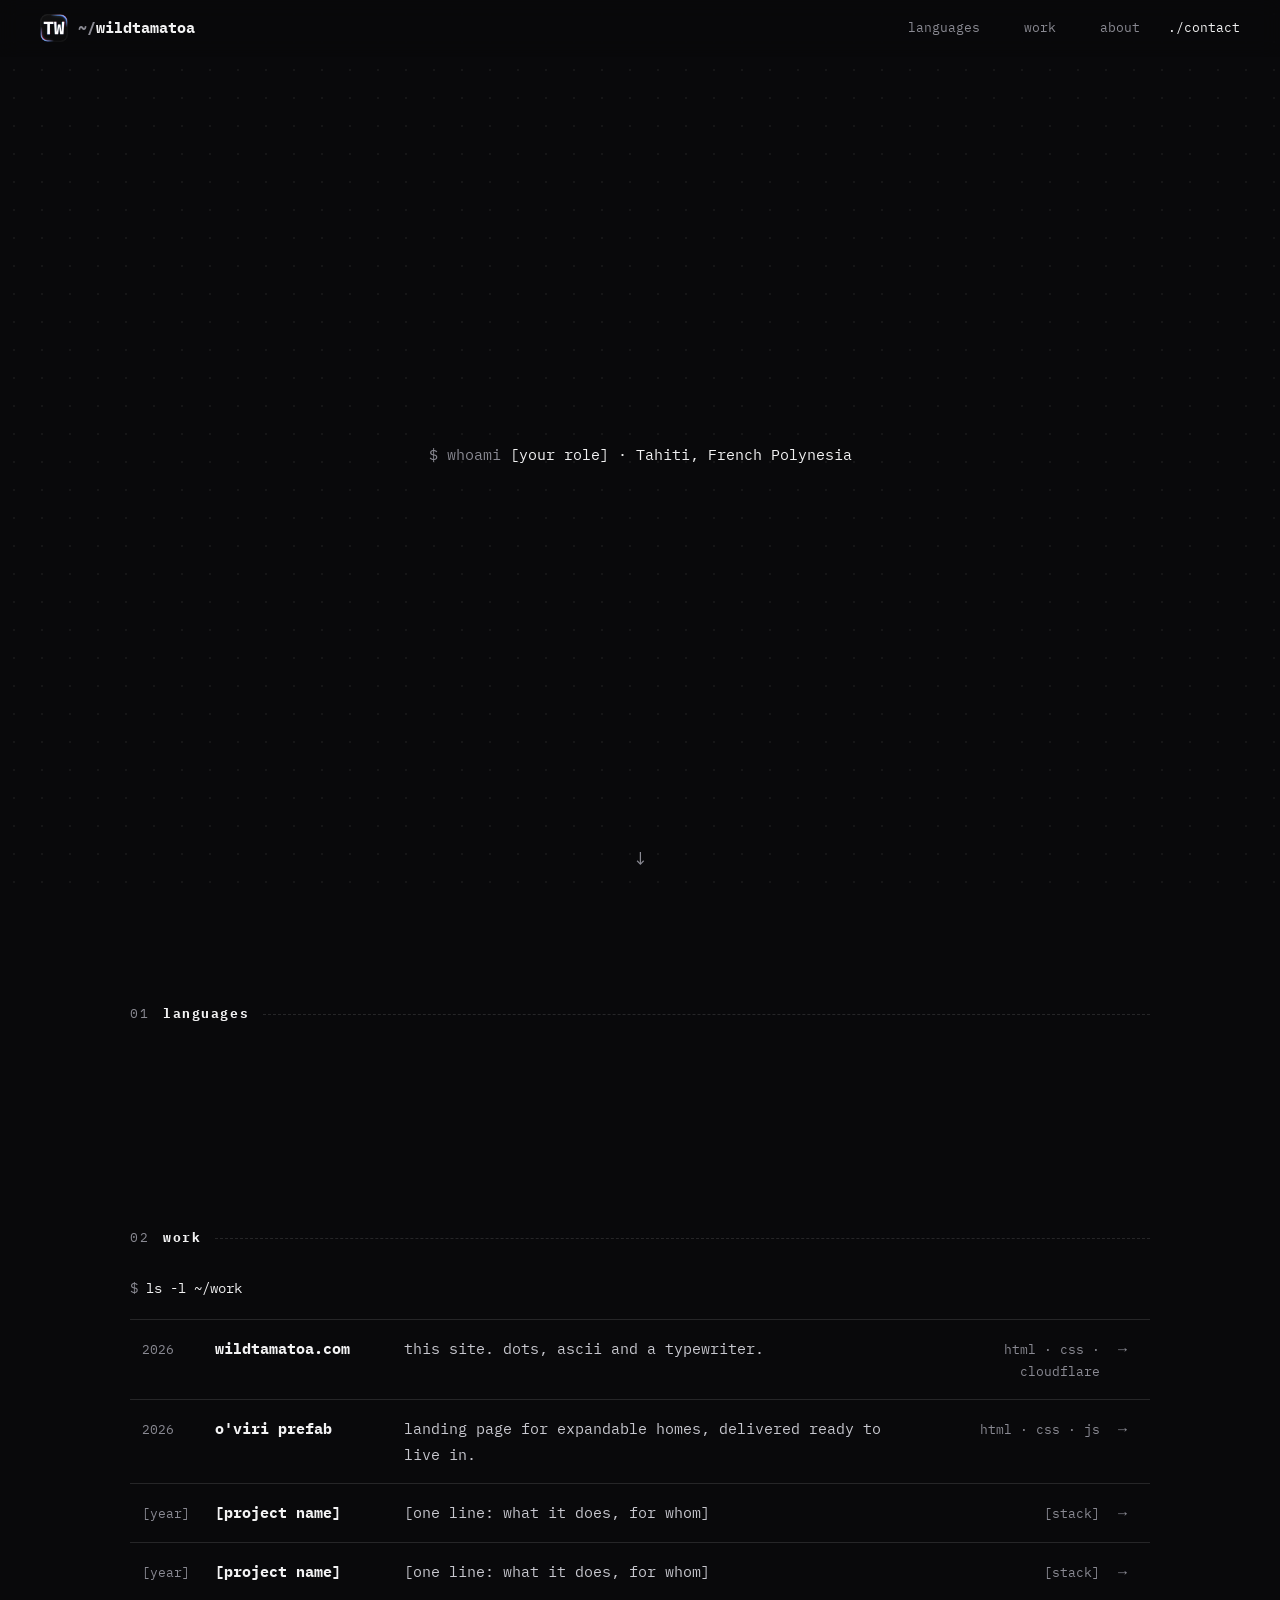
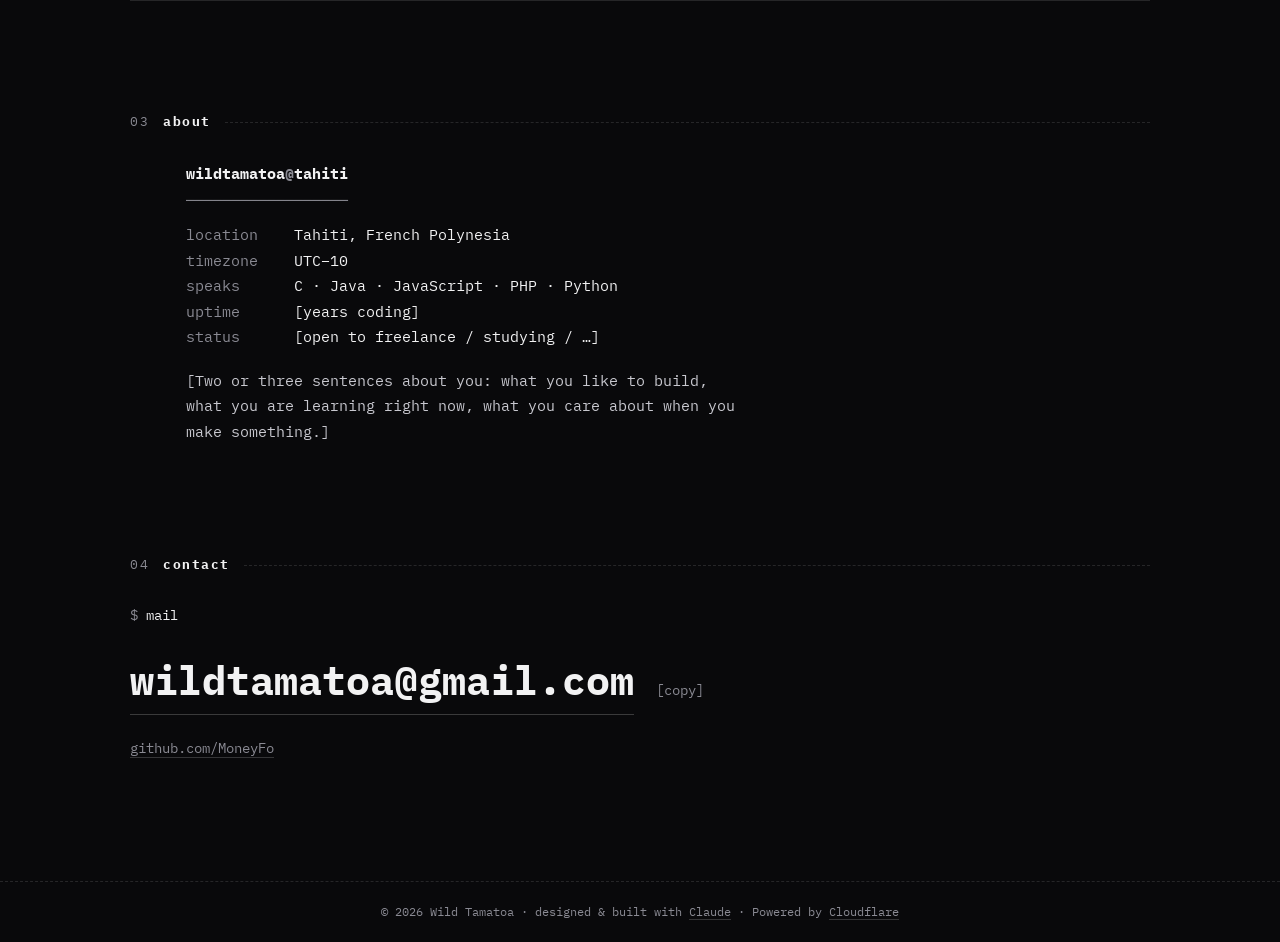
==== proposal.html @ 8dc69a5f "Proposition de page complète sur /proposal (accueil inchangé) En-tête collant, bannière ASCII « wild" ====
<!DOCTYPE html>
<html lang="en">
<head>
  <meta charset="utf-8">
  <meta name="viewport" content="width=device-width, initial-scale=1, viewport-fit=cover">
  <title>Wild Tamatoa — Portfolio (proposal)</title>
  <meta name="theme-color" content="#09090b">
  <meta name="robots" content="noindex">
  <link rel="icon" href="/favicon.svg" type="image/svg+xml">
  <link rel="icon" href="/favicon-32.png" sizes="32x32" type="image/png">
  <link rel="apple-touch-icon" href="/apple-touch-icon.png">
  <script>document.documentElement.classList.add("js")</script>
  <link rel="stylesheet" href="/style.css">
  <link rel="stylesheet" href="/proposal.css">
  <script type="module" src="/script.js"></script>
  <script type="module" src="/proposal.js"></script>
</head>
<body class="proposal">

  <!-- En-tête -->
  <header class="top">
    <a class="brand" href="#top" aria-label="Wild Tamatoa, back to top">
      <img src="/favicon.svg" alt="" width="28" height="28">
      <span><span class="dim">~/</span>wildtamatoa</span>
    </a>
    <nav aria-label="Sections">
      <a href="#languages">languages</a>
      <a href="#work">work</a>
      <a href="#about">about</a>
      <a href="#contact">contact</a>
    </nav>
  </header>

  <main id="top">

    <!-- Accueil : nom en bannière ASCII + machine à écrire -->
    <section class="hero" aria-labelledby="hero-title">
      <h1 id="hero-title" class="sr-only">Wild Tamatoa</h1>
      <ascii-banner class="banner banner-wide" text="wild tamatoa" aria-hidden="true"></ascii-banner>
      <ascii-banner class="banner banner-narrow" text="wild tamatoa" pixel="1" aria-hidden="true"></ascii-banner>
      <p class="whoami"><span class="dim">$ whoami</span> [your role] · Tahiti, French Polynesia</p>
      <ascii-art class="tw" piece="typewriter" options='{"prefix":"i make ","phrases":["small tools.","quiet websites.","things that last.","notes for later."]}' aria-label="i make small tools, quiet websites, things that last, notes for later."></ascii-art>
      <a class="scroll" href="#languages" aria-label="Scroll to languages">↓</a>
    </section>

    <!-- Langages : le nom apparaît au survol -->
    <section id="languages" class="block reveal" aria-labelledby="languages-title">
      <h2 id="languages-title"><span class="num">01</span>languages</h2>
      <ascii-art class="tw" src="/pieces/typewriter.js" options='{"prefix":"","phrases":["language i try to speak."]}' aria-label="language i try to speak."></ascii-art>
      <div class="langs">
        <div class="float" tabindex="0">
          <ascii-art piece="c" options='{"shine":5}' aria-label="Logo C en ASCII animé"></ascii-art>
          <span class="name" aria-hidden="true">C</span>
        </div>
        <div class="float" tabindex="0">
          <ascii-art piece="java" options='{"shine":5}' aria-label="Logo Java en ASCII animé"></ascii-art>
          <span class="name" aria-hidden="true">Java</span>
        </div>
        <div class="float" tabindex="0">
          <ascii-art piece="javascript" options='{"shine":5}' aria-label="Logo JavaScript en ASCII animé"></ascii-art>
          <span class="name" aria-hidden="true">JavaScript</span>
        </div>
        <div class="float" tabindex="0">
          <ascii-art piece="php" options='{"shine":5}' aria-label="Logo PHP en ASCII animé"></ascii-art>
          <span class="name" aria-hidden="true">PHP</span>
        </div>
        <div class="float" tabindex="0">
          <ascii-art piece="python" options='{"shine":5}' aria-label="Logo Python en ASCII animé"></ascii-art>
          <span class="name" aria-hidden="true">Python</span>
        </div>
      </div>
    </section>

    <!-- Travaux : une liste façon « ls -l » -->
    <section id="work" class="block reveal" aria-labelledby="work-title">
      <h2 id="work-title"><span class="num">02</span>work</h2>
      <p class="cmd"><span class="dim">$</span> ls -l ~/work</p>
      <ul class="ls">
        <li>
          <a href="https://github.com/MoneyFo/portfolio">
            <span class="ls-date">2026</span>
            <span class="ls-name">wildtamatoa.com</span>
            <span class="ls-desc">this site. dots, ascii and a typewriter.</span>
            <span class="ls-stack">html · css · cloudflare</span>
            <span class="ls-go" aria-hidden="true">→</span>
          </a>
        </li>
        <li>
          <a href="#">
            <span class="ls-date">2026</span>
            <span class="ls-name">o'viri prefab</span>
            <span class="ls-desc">landing page for expandable homes, delivered ready to live in.</span>
            <span class="ls-stack">html · css · js</span>
            <span class="ls-go" aria-hidden="true">→</span>
          </a>
        </li>
        <li>
          <a href="#">
            <span class="ls-date">[year]</span>
            <span class="ls-name">[project name]</span>
            <span class="ls-desc">[one line: what it does, for whom]</span>
            <span class="ls-stack">[stack]</span>
            <span class="ls-go" aria-hidden="true">→</span>
          </a>
        </li>
        <li>
          <a href="#">
            <span class="ls-date">[year]</span>
            <span class="ls-name">[project name]</span>
            <span class="ls-desc">[one line: what it does, for whom]</span>
            <span class="ls-stack">[stack]</span>
            <span class="ls-go" aria-hidden="true">→</span>
          </a>
        </li>
      </ul>
    </section>

    <!-- À propos : une fiche façon « neofetch » -->
    <section id="about" class="block reveal" aria-labelledby="about-title">
      <h2 id="about-title"><span class="num">03</span>about</h2>
      <div class="fetch">
        <ascii-banner class="fetch-logo" text="TW" aria-hidden="true"></ascii-banner>
        <div class="fetch-info">
          <p class="fetch-user">wildtamatoa<span class="dim">@</span>tahiti</p>
          <p class="fetch-rule" aria-hidden="true">──────────────────</p>
          <dl>
            <div><dt>location</dt><dd>Tahiti, French Polynesia</dd></div>
            <div><dt>timezone</dt><dd>UTC−10</dd></div>
            <div><dt>speaks</dt><dd>C · Java · JavaScript · PHP · Python</dd></div>
            <div><dt>uptime</dt><dd>[years coding]</dd></div>
            <div><dt>status</dt><dd>[open to freelance / studying / …]</dd></div>
          </dl>
          <p class="fetch-bio">[Two or three sentences about you: what you like to build, what you are learning right now, what you care about when you make something.]</p>
        </div>
      </div>
    </section>

    <!-- Contact -->
    <section id="contact" class="block reveal" aria-labelledby="contact-title">
      <h2 id="contact-title"><span class="num">04</span>contact</h2>
      <p class="cmd"><span class="dim">$</span> mail</p>
      <div class="mail">
        <a class="mail-addr" href="mailto:wildtamatoa@gmail.com">wildtamatoa@gmail.com</a>
        <button class="copy" type="button" data-copy="wildtamatoa@gmail.com">[copy]</button>
        <span class="sr-only" aria-live="polite" id="copyStatus"></span>
      </div>
      <p class="links">
        <a href="https://github.com/MoneyFo">github.com/MoneyFo</a>
      </p>
    </section>

  </main>

  <footer>
    © 2026 Wild Tamatoa · designed &amp; built with <a href="https://claude.ai">Claude</a> · Powered by <a href="https://cloudflare.com">Cloudflare</a>
  </footer>

</body>
</html>
---- style.css ----
/* ==========================================================================
   wildtamatoa.com — styles
   ========================================================================== */

/* Police : IBM Plex Mono (fichiers dans /fonts) */
@font-face {
  font-family: "Plex Mono";
  font-weight: 400;
  font-display: swap;
  src: url(/fonts/ibm-plex-mono-400.woff2) format("woff2");
}
@font-face {
  font-family: "Plex Mono";
  font-weight: 700;
  font-display: swap;
  src: url(/fonts/ibm-plex-mono-700.woff2) format("woff2");
}

:root {
  color-scheme: dark;
  --bg: #09090b;
  --fg: #f2f2f3;
  --dim: #8a8a93;
  --f: "Plex Mono", "BlexMono Nerd Font", "IBM Plex Mono", ui-monospace, Menlo, Consolas, monospace;
}

*, *::before, *::after { box-sizing: border-box; }

body {
  margin: 0;
  min-height: 100vh;
  min-height: 100dvh;
  display: flex;
  flex-direction: column;
  font: 400 15px/1.7 var(--f);
  color: var(--fg);
  background: var(--bg);
}

/* Fond pointillé */
body::before {
  content: "";
  position: fixed;
  inset: 0;
  z-index: -1;
  background:
    radial-gradient(rgba(255, 255, 255, .05) 1.2px, transparent 1.2px) 0 0 / 28px 28px,
    var(--bg);
}

/* --------------------------------------------------------------------------
   Contenu : machine à écrire, puis les langages
   -------------------------------------------------------------------------- */

main {
  flex: 1 0 auto;
  width: 100%;
  max-width: 1240px;
  margin: 0 auto;
  padding: 24px;
  display: flex;
  flex-direction: column;
  justify-content: center;
  align-items: center;
  gap: clamp(20px, 4vw, 48px);
}

/* Machine à écrire (copie locale dans /pieces/typewriter.js) */
.tw {
  display: block;
  font: 400 clamp(12px, 2.2vw, 20px) / 1.2 var(--f);
  color: var(--fg);
}
.tw pre { font: inherit; margin: 0; }

/* Logos des langages, qui flottent en décalé */
.langs {
  display: flex;
  flex-wrap: wrap;
  justify-content: center;
  align-items: center;
  gap: clamp(16px, 3vw, 40px);
}
.langs ascii-art {
  display: block;
  width: clamp(120px, 16vw, 200px);
}

.float {
  position: relative;
  outline: none;
  animation: float 6s ease-in-out infinite;
}
.float:nth-child(2) { animation-delay: -1.2s; }
.float:nth-child(3) { animation-delay: -2.4s; }
.float:nth-child(4) { animation-delay: -3.6s; }
.float:nth-child(5) { animation-delay: -4.8s; }

@keyframes float {
  0%, 100% { transform: translateY(0); }
  50%      { transform: translateY(-8px); }
}

/* Nom du langage sous le logo, au survol (ou au focus clavier) */
.name {
  position: absolute;
  left: 50%;
  top: 100%;
  margin-top: 10px;
  transform: translate(-50%, 2px);
  font-size: 14px;
  color: var(--fg);
  white-space: nowrap;
  opacity: 0;
  pointer-events: none;
  transition: opacity .2s, transform .2s;
}
.float:hover .name,
.float:focus-visible .name {
  opacity: 1;
  transform: translate(-50%, 8px);
}
.float:focus-visible {
  outline: 1px solid rgba(255, 255, 255, .25);
  outline-offset: 8px;
  border-radius: 8px;
}

/* --------------------------------------------------------------------------
   Pied de page
   -------------------------------------------------------------------------- */

footer {
  padding: 20px 24px calc(20px + env(safe-area-inset-bottom, 0px));
  text-align: center;
  font-size: 12px;
  color: var(--dim);
}
footer a {
  color: inherit;
  text-decoration: none;
  border-bottom: 1px solid rgba(255, 255, 255, .18);
}
footer a:hover {
  color: var(--fg);
  border-color: rgba(255, 255, 255, .5);
}

@media (prefers-reduced-motion: reduce) {
  .float { animation: none; }
}
---- proposal.css ----
/* ==========================================================================
   wildtamatoa.com — proposition de page complète
   S'ajoute à style.css (fond pointillé, police, logos, pied de page).
   ========================================================================== */

.proposal { --line: rgba(255, 255, 255, .12); scroll-behavior: smooth; }
html:has(.proposal) { scroll-behavior: smooth; scroll-padding-top: 72px; }

.dim { color: var(--dim); }
.sr-only {
  position: absolute; width: 1px; height: 1px; padding: 0; margin: -1px;
  overflow: hidden; clip: rect(0, 0, 0, 0); white-space: nowrap; border: 0;
}
:focus-visible { outline: 1px solid rgba(255, 255, 255, .5); outline-offset: 4px; border-radius: 4px; }

/* --------------------------------------------------------------------------
   En-tête
   -------------------------------------------------------------------------- */

.top {
  position: sticky;
  top: 0;
  z-index: 10;
  display: flex;
  align-items: center;
  justify-content: space-between;
  gap: 16px;
  padding: 14px clamp(16px, 4vw, 40px);
  background: rgba(9, 9, 11, .72);
  -webkit-backdrop-filter: blur(10px);
  backdrop-filter: blur(10px);
  border-bottom: 1px solid transparent;
  transition: border-color .2s;
}
.top.scrolled { border-bottom-color: var(--line); }
.brand {
  display: flex;
  align-items: center;
  gap: 10px;
  color: var(--fg);
  text-decoration: none;
  font-weight: 700;
}
.brand img { display: block; }
.top nav { display: flex; gap: clamp(12px, 2.5vw, 28px); font-size: 13px; }
.top nav a { color: var(--dim); text-decoration: none; }
@media (max-width: 560px) {
  .brand > span { display: none; }
  .top nav { gap: 14px; font-size: 12px; }
  .top nav a::before { display: none; }
}
.top nav a::before { content: "./"; opacity: 0; transition: opacity .15s; }
.top nav a:hover, .top nav a.active { color: var(--fg); }
.top nav a:hover::before, .top nav a.active::before { opacity: 1; }

/* --------------------------------------------------------------------------
   Mise en page générale (remplace le centrage plein écran de style.css)
   -------------------------------------------------------------------------- */

.proposal main {
  display: block;
  max-width: 1100px;
  padding: 0 clamp(16px, 4vw, 40px);
}

.block { padding: clamp(56px, 9vw, 110px) 0 0; }

/* Titres de section : « 01  work ──────── » */
.block h2 {
  display: flex;
  align-items: center;
  gap: 14px;
  margin: 0 0 28px;
  font-size: 13px;
  font-weight: 700;
  letter-spacing: .12em;
  text-transform: lowercase;
}
.block h2 .num { color: var(--dim); font-weight: 400; }
.block h2::after { content: ""; flex: 1; border-top: 1px dashed var(--line); }

.cmd { margin: 0 0 18px; font-size: 14px; }

/* Apparition douce des sections au défilement (seulement si le JS tourne) */
.js .reveal { opacity: 0; transform: translateY(14px); transition: opacity .6s ease, transform .6s ease; }
.js .reveal.seen { opacity: 1; transform: none; }

/* --------------------------------------------------------------------------
   Accueil
   -------------------------------------------------------------------------- */

.hero {
  min-height: calc(100svh - 64px);
  display: flex;
  flex-direction: column;
  justify-content: center;
  align-items: center;
  text-align: center;
  gap: 22px;
  position: relative;
  padding-bottom: 40px;
}
.banner { color: var(--fg); line-height: 1.2; }
.banner-wide { font-size: clamp(6px, calc((100vw - 80px) / 70.2), 14px); }
.banner-narrow { display: none; font-size: clamp(5px, calc((100vw - 32px) / 42), 13px); }
@media (max-width: 720px) {
  .banner-wide { display: none; }
  .banner-narrow { display: block; }
}
.whoami { margin: 0; font-size: 15px; }
.hero .tw { font-size: clamp(11px, calc((100vw - 40px) / 26.4), 20px); }
.scroll {
  position: absolute;
  bottom: 18px;
  left: 50%;
  transform: translateX(-50%);
  color: var(--dim);
  text-decoration: none;
  font-size: 18px;
  animation: nudge 2.4s ease-in-out infinite;
}
.scroll:hover { color: var(--fg); }
@keyframes nudge { 0%, 100% { translate: 0 0; } 50% { translate: 0 6px; } }

/* --------------------------------------------------------------------------
   Langages (reprend les logos de style.css)
   -------------------------------------------------------------------------- */

#languages { display: flex; flex-direction: column; align-items: center; }
#languages h2 { align-self: stretch; }
#languages .langs { margin: 34px 0 30px; }
#languages .langs ascii-art { width: clamp(110px, 14vw, 168px); }

/* --------------------------------------------------------------------------
   Travaux : liste façon « ls -l »
   -------------------------------------------------------------------------- */

.ls { list-style: none; margin: 0; padding: 0; border-top: 1px solid var(--line); }
.ls li { border-bottom: 1px solid var(--line); }
.ls a {
  display: grid;
  grid-template-columns: 56px 170px minmax(0, 1fr) 180px 20px;
  align-items: baseline;
  gap: 18px;
  padding: 16px 12px;
  color: var(--fg);
  text-decoration: none;
  transition: background-color .15s;
}
.ls-date, .ls-stack { color: var(--dim); font-size: 13px; }
.ls-stack { text-align: right; }
.ls-name { font-weight: 700; }
.ls-name::before { content: "▸ "; opacity: 0; margin-left: -1.2em; transition: opacity .15s, margin .15s; }
.ls-desc { color: #c8c8cf; }
.ls-go { color: var(--dim); transition: transform .15s, color .15s; }
.ls a:hover { background: rgba(255, 255, 255, .035); }
.ls a:hover .ls-name::before { opacity: 1; margin-left: 0; }
.ls a:hover .ls-go { color: var(--fg); transform: translateX(4px); }
@media (max-width: 760px) {
  .ls a { grid-template-columns: 1fr auto; gap: 4px 12px; }
  .ls-date { grid-column: 1; grid-row: 1; }
  .ls-name { grid-column: 1; grid-row: 2; }
  .ls-desc { grid-column: 1 / -1; grid-row: 3; }
  .ls-stack { grid-column: 1 / -1; grid-row: 4; text-align: left; }
  .ls-go { grid-column: 2; grid-row: 1 / 3; align-self: center; }
  .ls-name::before { display: none; }
}

/* --------------------------------------------------------------------------
   À propos : fiche façon « neofetch »
   -------------------------------------------------------------------------- */

.fetch {
  display: flex;
  flex-wrap: wrap;
  align-items: flex-start;
  gap: clamp(24px, 5vw, 56px);
}
.fetch-logo { font-size: clamp(9px, 1.4vw, 14px); color: var(--fg); line-height: 1.2; flex: none; }
.fetch-info { flex: 1 1 340px; min-width: 0; }
.fetch-info p { margin: 0; }
.fetch-user { font-weight: 700; }
.fetch-rule { color: var(--dim); overflow: hidden; white-space: nowrap; }
.fetch dl { margin: 10px 0 18px; }
.fetch dl div { display: grid; grid-template-columns: 96px 1fr; gap: 12px; }
.fetch dt { color: var(--dim); }
.fetch dd { margin: 0; }
.fetch-bio { color: #c8c8cf; max-width: 62ch; }

/* --------------------------------------------------------------------------
   Contact
   -------------------------------------------------------------------------- */

.mail { display: flex; align-items: baseline; flex-wrap: wrap; gap: 6px 18px; }
.mail-addr {
  font-size: clamp(20px, 4.2vw, 40px);
  font-weight: 700;
  color: var(--fg);
  text-decoration: none;
  border-bottom: 1px solid rgba(255, 255, 255, .2);
  overflow-wrap: anywhere;
}
.mail-addr:hover { border-color: var(--fg); }
.copy {
  font: inherit;
  font-size: 14px;
  color: var(--dim);
  background: none;
  border: 0;
  padding: 8px 4px;
  cursor: pointer;
}
.copy:hover { color: var(--fg); }
.links { margin: 22px 0 0; font-size: 14px; }
.links a { color: var(--dim); text-decoration: none; border-bottom: 1px solid rgba(255, 255, 255, .18); }
.links a:hover { color: var(--fg); }

.proposal footer { margin-top: clamp(64px, 10vw, 120px); border-top: 1px dashed var(--line); }

@media (prefers-reduced-motion: reduce) {
  .js .reveal { opacity: 1; transform: none; transition: none; }
  .scroll { animation: none; }
  html:has(.proposal) { scroll-behavior: auto; }
}
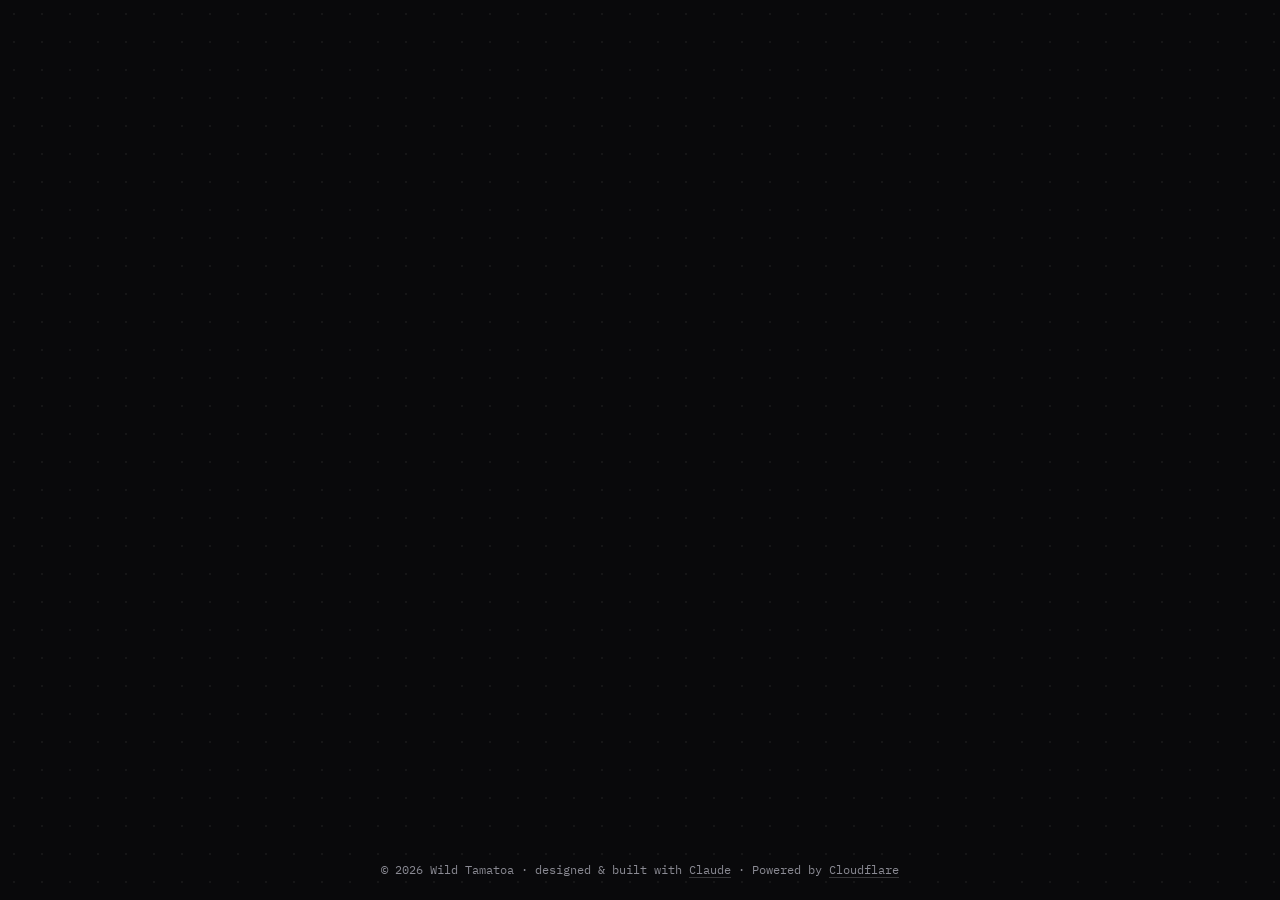
==== commit 706cceaa: "Proposal : page d'accueil actuelle + pièce boot-sequence au-dessus - retire l'ancienne proposition (" ====
--- a/proposal.html
+++ b/proposal.html
@@ -4,155 +4,51 @@
   <meta charset="utf-8">
   <meta name="viewport" content="width=device-width, initial-scale=1, viewport-fit=cover">
   <title>Wild Tamatoa — Portfolio (proposal)</title>
+  <meta name="robots" content="noindex">
   <meta name="theme-color" content="#09090b">
-  <meta name="robots" content="noindex">
   <link rel="icon" href="/favicon.svg" type="image/svg+xml">
   <link rel="icon" href="/favicon-32.png" sizes="32x32" type="image/png">
   <link rel="apple-touch-icon" href="/apple-touch-icon.png">
-  <script>document.documentElement.classList.add("js")</script>
   <link rel="stylesheet" href="/style.css">
-  <link rel="stylesheet" href="/proposal.css">
   <script type="module" src="/script.js"></script>
-  <script type="module" src="/proposal.js"></script>
 </head>
-<body class="proposal">
+<body>
 
-  <!-- En-tête -->
-  <header class="top">
-    <a class="brand" href="#top" aria-label="Wild Tamatoa, back to top">
-      <img src="/favicon.svg" alt="" width="28" height="28">
-      <span><span class="dim">~/</span>wildtamatoa</span>
-    </a>
-    <nav aria-label="Sections">
-      <a href="#languages">languages</a>
-      <a href="#work">work</a>
-      <a href="#about">about</a>
-      <a href="#contact">contact</a>
-    </nav>
-  </header>
+  <main>
+    <!-- Démarrage du système (pièce boot-sequence, copie locale dans /pieces) -->
+    <ascii-art class="boot" src="/pieces/boot-sequence.js" aria-label="A system boots, then waits at a login prompt."></ascii-art>
 
-  <main id="top">
-
-    <!-- Accueil : nom en bannière ASCII + machine à écrire -->
-    <section class="hero" aria-labelledby="hero-title">
-      <h1 id="hero-title" class="sr-only">Wild Tamatoa</h1>
-      <ascii-banner class="banner banner-wide" text="wild tamatoa" aria-hidden="true"></ascii-banner>
-      <ascii-banner class="banner banner-narrow" text="wild tamatoa" pixel="1" aria-hidden="true"></ascii-banner>
-      <p class="whoami"><span class="dim">$ whoami</span> [your role] · Tahiti, French Polynesia</p>
-      <ascii-art class="tw" piece="typewriter" options='{"prefix":"i make ","phrases":["small tools.","quiet websites.","things that last.","notes for later."]}' aria-label="i make small tools, quiet websites, things that last, notes for later."></ascii-art>
-      <a class="scroll" href="#languages" aria-label="Scroll to languages">↓</a>
-    </section>
+    <!-- Machine à écrire -->
+    <ascii-art class="tw" src="/pieces/typewriter.js" options='{"prefix":"","phrases":["language i try to speak."]}' aria-label="language i try to speak."></ascii-art>
 
     <!-- Langages : le nom apparaît au survol -->
-    <section id="languages" class="block reveal" aria-labelledby="languages-title">
-      <h2 id="languages-title"><span class="num">01</span>languages</h2>
-      <ascii-art class="tw" src="/pieces/typewriter.js" options='{"prefix":"","phrases":["language i try to speak."]}' aria-label="language i try to speak."></ascii-art>
-      <div class="langs">
-        <div class="float" tabindex="0">
-          <ascii-art piece="c" options='{"shine":5}' aria-label="Logo C en ASCII animé"></ascii-art>
-          <span class="name" aria-hidden="true">C</span>
-        </div>
-        <div class="float" tabindex="0">
-          <ascii-art piece="java" options='{"shine":5}' aria-label="Logo Java en ASCII animé"></ascii-art>
-          <span class="name" aria-hidden="true">Java</span>
-        </div>
-        <div class="float" tabindex="0">
-          <ascii-art piece="javascript" options='{"shine":5}' aria-label="Logo JavaScript en ASCII animé"></ascii-art>
-          <span class="name" aria-hidden="true">JavaScript</span>
-        </div>
-        <div class="float" tabindex="0">
-          <ascii-art piece="php" options='{"shine":5}' aria-label="Logo PHP en ASCII animé"></ascii-art>
-          <span class="name" aria-hidden="true">PHP</span>
-        </div>
-        <div class="float" tabindex="0">
-          <ascii-art piece="python" options='{"shine":5}' aria-label="Logo Python en ASCII animé"></ascii-art>
-          <span class="name" aria-hidden="true">Python</span>
-        </div>
+    <div class="langs">
+      <div class="float" tabindex="0">
+        <ascii-art piece="c" options='{"shine":5}' aria-label="Logo C en ASCII animé"></ascii-art>
+        <span class="name" aria-hidden="true">C</span>
       </div>
-    </section>
-
-    <!-- Travaux : une liste façon « ls -l » -->
-    <section id="work" class="block reveal" aria-labelledby="work-title">
-      <h2 id="work-title"><span class="num">02</span>work</h2>
-      <p class="cmd"><span class="dim">$</span> ls -l ~/work</p>
-      <ul class="ls">
-        <li>
-          <a href="https://github.com/MoneyFo/portfolio">
-            <span class="ls-date">2026</span>
-            <span class="ls-name">wildtamatoa.com</span>
-            <span class="ls-desc">this site. dots, ascii and a typewriter.</span>
-            <span class="ls-stack">html · css · cloudflare</span>
-            <span class="ls-go" aria-hidden="true">→</span>
-          </a>
-        </li>
-        <li>
-          <a href="#">
-            <span class="ls-date">2026</span>
-            <span class="ls-name">o'viri prefab</span>
-            <span class="ls-desc">landing page for expandable homes, delivered ready to live in.</span>
-            <span class="ls-stack">html · css · js</span>
-            <span class="ls-go" aria-hidden="true">→</span>
-          </a>
-        </li>
-        <li>
-          <a href="#">
-            <span class="ls-date">[year]</span>
-            <span class="ls-name">[project name]</span>
-            <span class="ls-desc">[one line: what it does, for whom]</span>
-            <span class="ls-stack">[stack]</span>
-            <span class="ls-go" aria-hidden="true">→</span>
-          </a>
-        </li>
-        <li>
-          <a href="#">
-            <span class="ls-date">[year]</span>
-            <span class="ls-name">[project name]</span>
-            <span class="ls-desc">[one line: what it does, for whom]</span>
-            <span class="ls-stack">[stack]</span>
-            <span class="ls-go" aria-hidden="true">→</span>
-          </a>
-        </li>
-      </ul>
-    </section>
-
-    <!-- À propos : une fiche façon « neofetch » -->
-    <section id="about" class="block reveal" aria-labelledby="about-title">
-      <h2 id="about-title"><span class="num">03</span>about</h2>
-      <div class="fetch">
-        <ascii-banner class="fetch-logo" text="TW" aria-hidden="true"></ascii-banner>
-        <div class="fetch-info">
-          <p class="fetch-user">wildtamatoa<span class="dim">@</span>tahiti</p>
-          <p class="fetch-rule" aria-hidden="true">──────────────────</p>
-          <dl>
-            <div><dt>location</dt><dd>Tahiti, French Polynesia</dd></div>
-            <div><dt>timezone</dt><dd>UTC−10</dd></div>
-            <div><dt>speaks</dt><dd>C · Java · JavaScript · PHP · Python</dd></div>
-            <div><dt>uptime</dt><dd>[years coding]</dd></div>
-            <div><dt>status</dt><dd>[open to freelance / studying / …]</dd></div>
-          </dl>
-          <p class="fetch-bio">[Two or three sentences about you: what you like to build, what you are learning right now, what you care about when you make something.]</p>
-        </div>
+      <div class="float" tabindex="0">
+        <ascii-art piece="java" options='{"shine":5}' aria-label="Logo Java en ASCII animé"></ascii-art>
+        <span class="name" aria-hidden="true">Java</span>
       </div>
-    </section>
-
-    <!-- Contact -->
-    <section id="contact" class="block reveal" aria-labelledby="contact-title">
-      <h2 id="contact-title"><span class="num">04</span>contact</h2>
-      <p class="cmd"><span class="dim">$</span> mail</p>
-      <div class="mail">
-        <a class="mail-addr" href="mailto:wildtamatoa@gmail.com">wildtamatoa@gmail.com</a>
-        <button class="copy" type="button" data-copy="wildtamatoa@gmail.com">[copy]</button>
-        <span class="sr-only" aria-live="polite" id="copyStatus"></span>
+      <div class="float" tabindex="0">
+        <ascii-art piece="javascript" options='{"shine":5}' aria-label="Logo JavaScript en ASCII animé"></ascii-art>
+        <span class="name" aria-hidden="true">JavaScript</span>
       </div>
-      <p class="links">
-        <a href="https://github.com/MoneyFo">github.com/MoneyFo</a>
-      </p>
-    </section>
-
+      <div class="float" tabindex="0">
+        <ascii-art piece="php" options='{"shine":5}' aria-label="Logo PHP en ASCII animé"></ascii-art>
+        <span class="name" aria-hidden="true">PHP</span>
+      </div>
+      <div class="float" tabindex="0">
+        <ascii-art piece="python" options='{"shine":5}' aria-label="Logo Python en ASCII animé"></ascii-art>
+        <span class="name" aria-hidden="true">Python</span>
+      </div>
+    </div>
   </main>
 
   <footer>
-    © 2026 Wild Tamatoa · designed &amp; built with <a href="https://claude.ai">Claude</a> · Powered by <a href="https://cloudflare.com">Cloudflare</a>
+    <!-- <ascii-art piece="cloudflare" aria-label="Cloudflare"></ascii-art> --> 
+    © 2026 Wild Tamatoa · designed &amp; built with <a href="https://claude.ai">Claude</a> ·  Powered by <a href="https://cloudflare.com">Cloudflare</a>
   </footer>
 
 </body>
--- a/style.css
+++ b/style.css
@@ -63,6 +63,12 @@
   justify-content: center;
   align-items: center;
   gap: clamp(20px, 4vw, 48px);
+}
+
+/* Démarrage du système (copie locale dans /pieces/boot-sequence.js) */
+.boot {
+  display: block;
+  width: min(760px, 100%);
 }
 
 /* Machine à écrire (copie locale dans /pieces/typewriter.js) */
